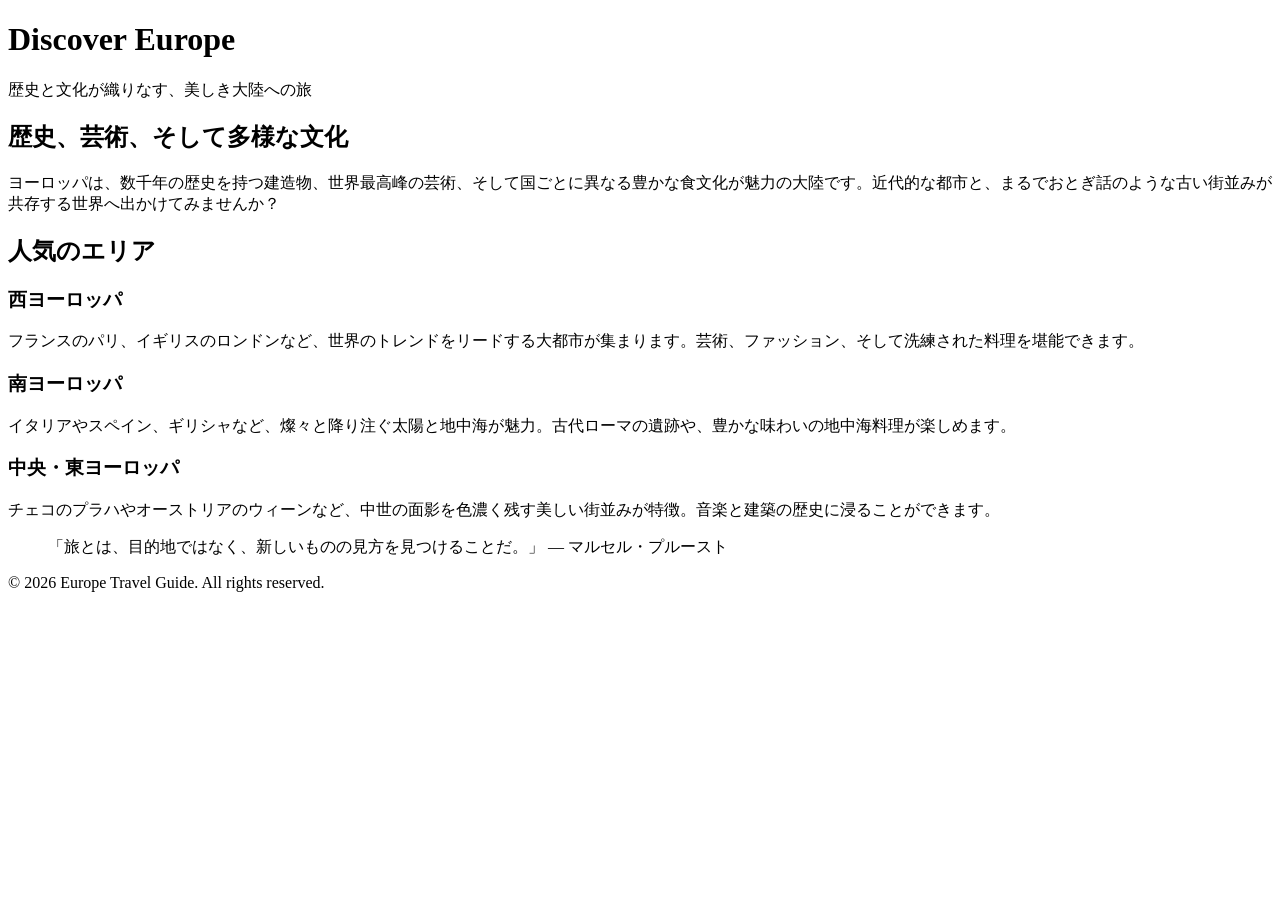
==== europe.html @ 9a4937f0 "名前の変更とhtmlの作成を行いました" ====
<!DOCTYPE html>
<html lang="ja">
<head>
    <meta charset="UTF-8">
    <meta name="viewport" content="width=device-width, initial-scale=1.0">
    <title>ヨーロッパの魅力を探る旅</title>
    <link rel="stylesheet" href="css/europe.css">
    <!-- Google Fonts からフォントを読み込み（オプション） -->
    <link rel="preconnect" href="https://fonts.googleapis.com">
    <link rel="preconnect" href="https://fonts.gstatic.com" crossorigin>
    <link href="https://fonts.googleapis.com/css2?family=Noto+Sans+JP:wght@300;400;700&family=Playfair+Display:ital,wght@0,400;0,700;1,400&display=swap" rel="stylesheet">
</head>
<body>

    <!-- ヒーローヘッダー -->
    <header class="hero">
        <div class="hero-content">
            <h1>Discover Europe</h1>
            <p>歴史と文化が織りなす、美しき大陸への旅</p>
        </div>
    </header>

    <!-- メインコンテンツ -->
    <main class="container">
        
        <!-- イントロダクション -->
        <section class="intro">
            <h2>歴史、芸術、そして多様な文化</h2>
            <p>ヨーロッパは、数千年の歴史を持つ建造物、世界最高峰の芸術、そして国ごとに異なる豊かな食文化が魅力の大陸です。近代的な都市と、まるでおとぎ話のような古い街並みが共存する世界へ出かけてみませんか？</p>
        </section>

        <!-- 人気のエリア紹介 -->
        <section class="regions">
            <h2>人気のエリア</h2>
            <div class="grid">
                
                <!-- 西ヨーロッパ -->
                <div class="card">
                    <div class="card-img west"></div>
                    <div class="card-body">
                        <h3>西ヨーロッパ</h3>
                        <p>フランスのパリ、イギリスのロンドンなど、世界のトレンドをリードする大都市が集まります。芸術、ファッション、そして洗練された料理を堪能できます。</p>
                    </div>
                </div>

                <!-- 南ヨーロッパ -->
                <div class="card">
                    <div class="card-img south"></div>
                    <div class="card-body">
                        <h3>南ヨーロッパ</h3>
                        <p>イタリアやスペイン、ギリシャなど、燦々と降り注ぐ太陽と地中海が魅力。古代ローマの遺跡や、豊かな味わいの地中海料理が楽しめます。</p>
                    </div>
                </div>

                <!-- 中央・東ヨーロッパ -->
                <div class="card">
                    <div class="card-img east"></div>
                    <div class="card-body">
                        <h3>中央・東ヨーロッパ</h3>
                        <p>チェコのプラハやオーストリアのウィーンなど、中世の面影を色濃く残す美しい街並みが特徴。音楽と建築の歴史に浸ることができます。</p>
                    </div>
                </div>

            </div>
        </section>

        <!-- 旅のハイライト（引用・ポイント） -->
        <section class="highlights">
            <blockquote>
                「旅とは、目的地ではなく、新しいものの見方を見つけることだ。」
                <span class="author">— マルセル・プルースト</span>
            </blockquote>
        </section>

    </main>

    <!-- フッター -->
    <footer>
        <p>&copy; 2026 Europe Travel Guide. All rights reserved.</p>
    </footer>

</body>
</html>
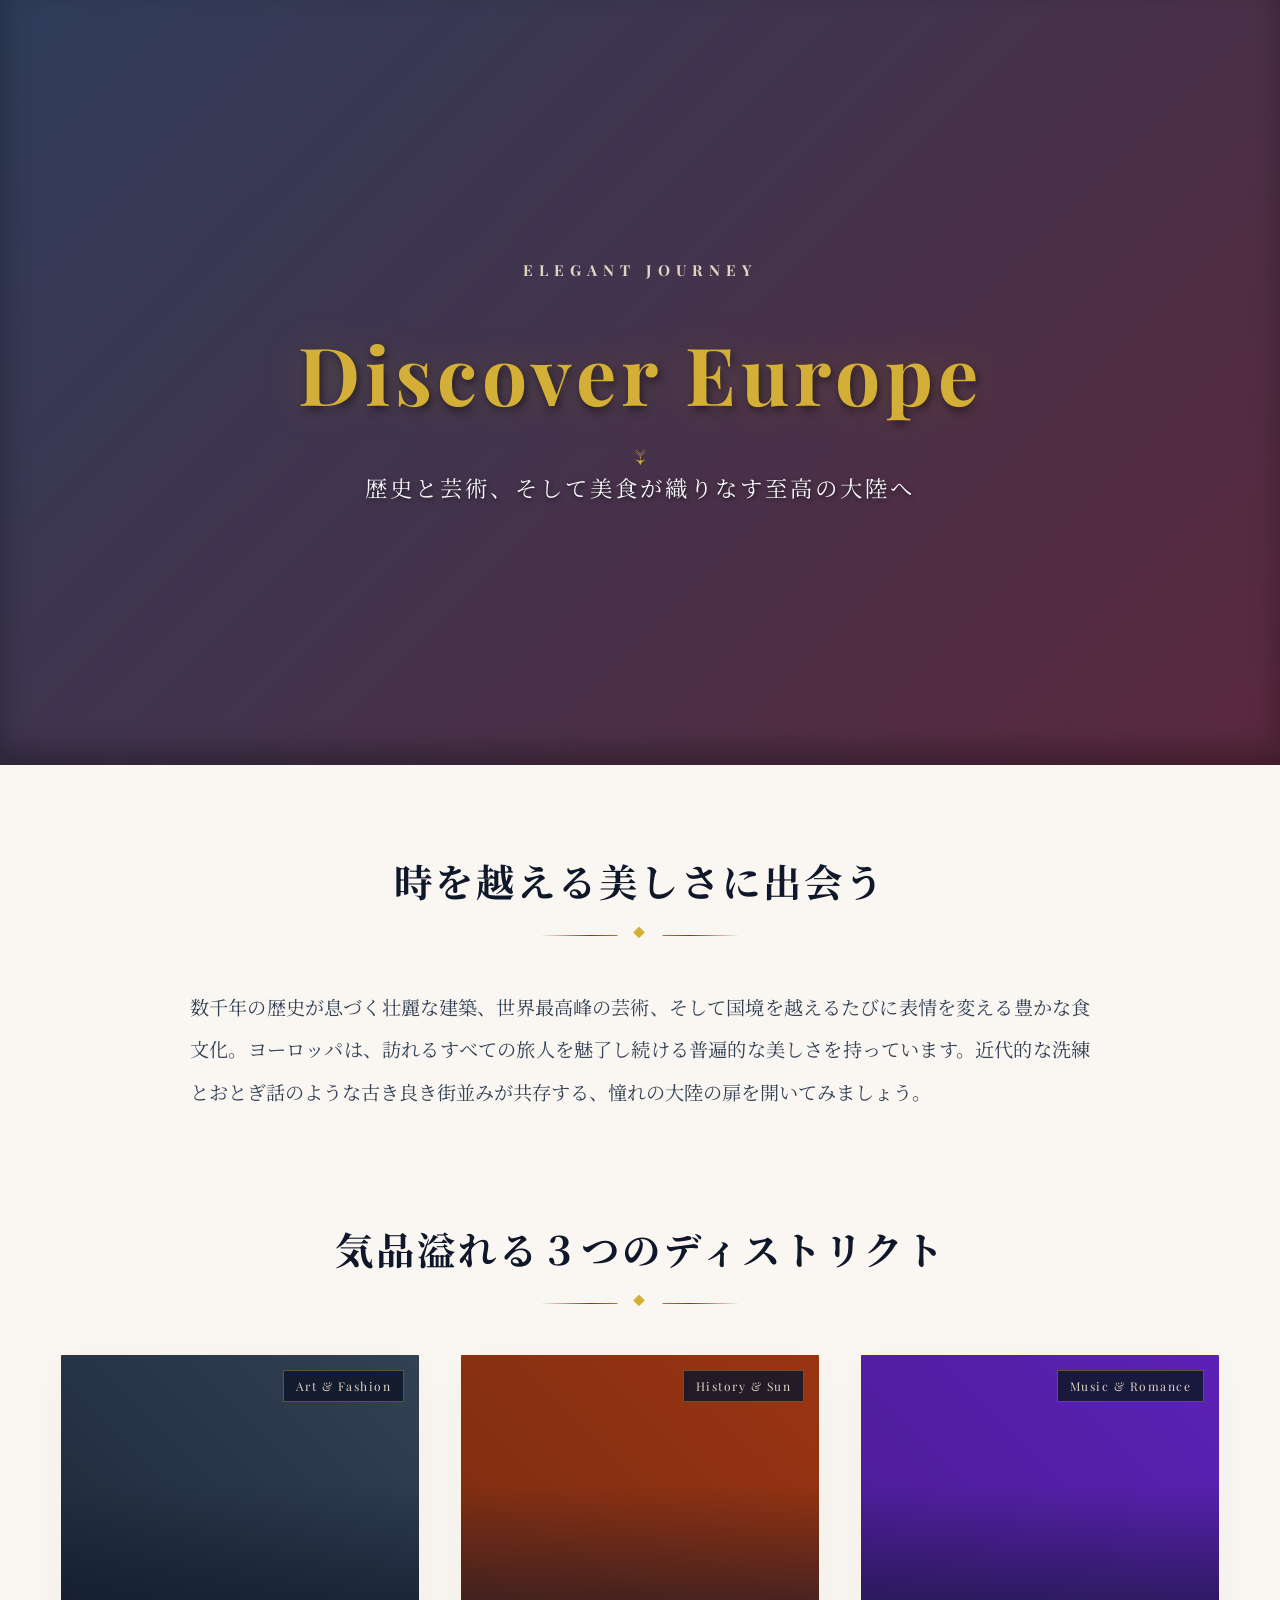
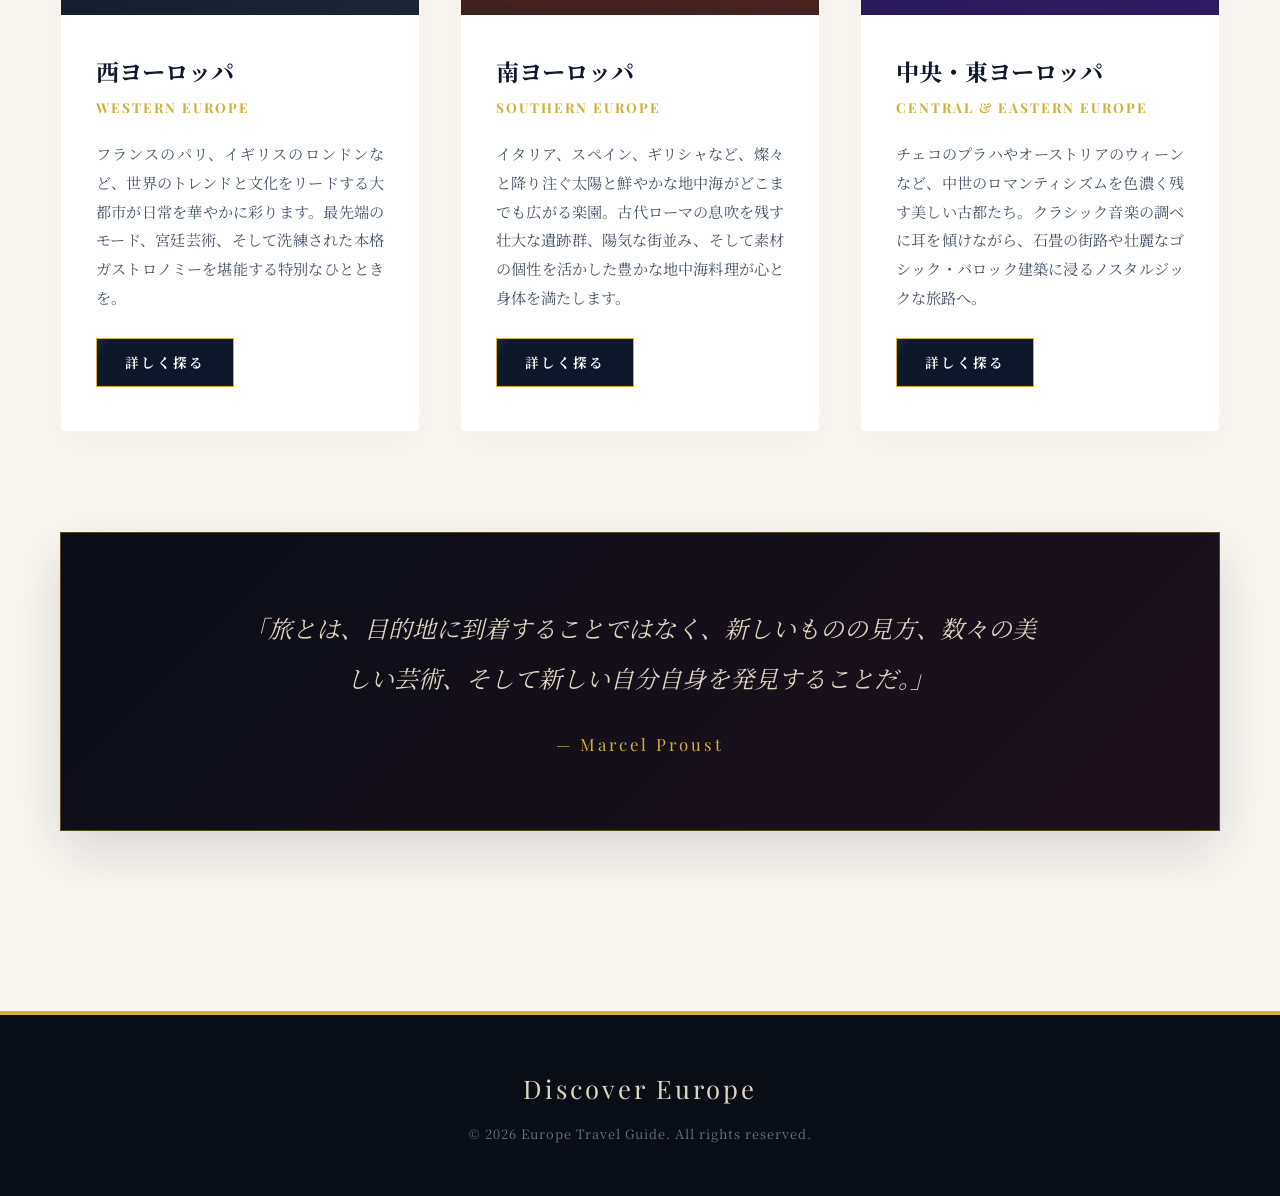
==== commit fde6ddd0: "europe.htmlとcssをアップデートしました" ====
--- a/europe.html
+++ b/europe.html
@@ -3,80 +3,89 @@
 <head>
     <meta charset="UTF-8">
     <meta name="viewport" content="width=device-width, initial-scale=1.0">
-    <title>ヨーロッパの魅力を探る旅</title>
+    <title>ヨーロッパの魅力を探る旅 | Discover Europe</title>
     <link rel="stylesheet" href="css/europe.css">
-    <!-- Google Fonts からフォントを読み込み（オプション） -->
     <link rel="preconnect" href="https://fonts.googleapis.com">
     <link rel="preconnect" href="https://fonts.gstatic.com" crossorigin>
-    <link href="https://fonts.googleapis.com/css2?family=Noto+Sans+JP:wght@300;400;700&family=Playfair+Display:ital,wght@0,400;0,700;1,400&display=swap" rel="stylesheet">
+    <link href="https://fonts.googleapis.com/css2?family=Noto+Serif+JP:wght@400;700&family=Playfair+Display:ital,wght@0,400;0,700;1,400&display=swap" rel="stylesheet">
 </head>
 <body>
 
-    <!-- ヒーローヘッダー -->
     <header class="hero">
         <div class="hero-content">
+            <span class="hero-subtitle">ELEGANT JOURNEY</span>
             <h1>Discover Europe</h1>
-            <p>歴史と文化が織りなす、美しき大陸への旅</p>
+            <p class="hero-tagline">歴史と芸術、そして美食が織りなす至高の大陸へ</p>
+            <div class="hero-scroll-indicator"></div>
         </div>
     </header>
 
-    <!-- メインコンテンツ -->
     <main class="container">
         
-        <!-- イントロダクション -->
         <section class="intro">
-            <h2>歴史、芸術、そして多様な文化</h2>
-            <p>ヨーロッパは、数千年の歴史を持つ建造物、世界最高峰の芸術、そして国ごとに異なる豊かな食文化が魅力の大陸です。近代的な都市と、まるでおとぎ話のような古い街並みが共存する世界へ出かけてみませんか？</p>
+            <h2>時を越える美しさに出会う</h2>
+            <p>数千年の歴史が息づく壮麗な建築、世界最高峰の芸術、そして国境を越えるたびに表情を変える豊かな食文化。ヨーロッパは、訪れるすべての旅人を魅了し続ける普遍的な美しさを持っています。近代的な洗練とおとぎ話のような古き良き街並みが共存する、憧れの大陸の扉を開いてみましょう。</p>
         </section>
 
-        <!-- 人気のエリア紹介 -->
         <section class="regions">
-            <h2>人気のエリア</h2>
+            <h2>気品溢れる３つのディストリクト</h2>
             <div class="grid">
                 
-                <!-- 西ヨーロッパ -->
                 <div class="card">
-                    <div class="card-img west"></div>
+                    <div class="card-img west">
+                        <span class="card-badge">Art & Fashion</span>
+                    </div>
                     <div class="card-body">
                         <h3>西ヨーロッパ</h3>
-                        <p>フランスのパリ、イギリスのロンドンなど、世界のトレンドをリードする大都市が集まります。芸術、ファッション、そして洗練された料理を堪能できます。</p>
+                        <p class="region-eng">Western Europe</p>
+                        <p class="card-text">フランスのパリ、イギリスのロンドンなど、世界のトレンドと文化をリードする大都市が日常を華やかに彩ります。最先端のモード、宮廷芸術、そして洗練された本格ガストロノミーを堪能する特別なひとときを。</p>
+                        <a href="#" class="btn-explore">詳しく探る</a>
                     </div>
                 </div>
 
-                <!-- 南ヨーロッパ -->
                 <div class="card">
-                    <div class="card-img south"></div>
+                    <div class="card-img south">
+                        <span class="card-badge">History & Sun</span>
+                    </div>
                     <div class="card-body">
                         <h3>南ヨーロッパ</h3>
-                        <p>イタリアやスペイン、ギリシャなど、燦々と降り注ぐ太陽と地中海が魅力。古代ローマの遺跡や、豊かな味わいの地中海料理が楽しめます。</p>
+                        <p class="region-eng">Southern Europe</p>
+                        <p class="card-text">イタリア、スペイン、ギリシャなど、燦々と降り注ぐ太陽と鮮やかな地中海がどこまでも広がる楽園。古代ローマの息吹を残す壮大な遺跡群、陽気な街並み、そして素材の個性を活かした豊かな地中海料理が心と身体を満たします。</p>
+                        <a href="#" class="btn-explore">詳しく探る</a>
                     </div>
                 </div>
 
-                <!-- 中央・東ヨーロッパ -->
                 <div class="card">
-                    <div class="card-img east"></div>
+                    <div class="card-img east">
+                        <span class="card-badge">Music & Romance</span>
+                    </div>
                     <div class="card-body">
                         <h3>中央・東ヨーロッパ</h3>
-                        <p>チェコのプラハやオーストリアのウィーンなど、中世の面影を色濃く残す美しい街並みが特徴。音楽と建築の歴史に浸ることができます。</p>
+                        <p class="region-eng">Central & Eastern Europe</p>
+                        <p class="card-text">チェコのプラハやオーストリアのウィーンなど、中世のロマンティシズムを色濃く残す美しい古都たち。クラシック音楽の調べに耳を傾けながら、石畳の街路や壮麗なゴシック・バロック建築に浸るノスタルジックな旅路へ。</p>
+                        <a href="#" class="btn-explore">詳しく探る</a>
                     </div>
                 </div>
 
             </div>
         </section>
 
-        <!-- 旅のハイライト（引用・ポイント） -->
         <section class="highlights">
-            <blockquote>
-                「旅とは、目的地ではなく、新しいものの見方を見つけることだ。」
-                <span class="author">— マルセル・プルースト</span>
-            </blockquote>
+            <div class="quote-wrapper">
+                <blockquote>
+                    「旅とは、目的地に到着することではなく、新しいものの見方、数々の美しい芸術、そして新しい自分自身を発見することだ。」
+                </blockquote>
+                <span class="author">— Marcel Proust</span>
+            </div>
         </section>
 
     </main>
 
-    <!-- フッター -->
     <footer>
-        <p>&copy; 2026 Europe Travel Guide. All rights reserved.</p>
+        <div class="footer-content">
+            <p class="footer-logo">Discover Europe</p>
+            <p class="footer-copy">&copy; 2026 Europe Travel Guide. All rights reserved.</p>
+        </div>
     </footer>
 
 </body>
--- a/css/europe.css
+++ b/css/europe.css
@@ -0,0 +1,438 @@
+/* ==========================================================================
+   基本設定 & リセット（洗練されたベース）
+   ========================================================================== */
+* {
+    margin: 0;
+    padding: 0;
+    box-sizing: border-box;
+}
+
+body {
+    font-family: 'Noto Serif JP', 'Playfair Display', Georgia, 'Hiragino Mincho ProN', serif;
+    line-height: 1.85;
+    color: #1e293b; /* 深みのあるチャコールグレー */
+    background-color: #faf7f2; /* アンティーク感のある極薄いクリームベージュ */
+    overflow-x: hidden;
+}
+
+.container {
+    max-width: 1200px;
+    margin: 0 auto;
+    padding: 80px 20px;
+}
+
+/* ==========================================================================
+   アニメーションキーフレームの定義
+   ========================================================================== */
+/* ふんわりと下から湧き上がるアニメーション */
+@keyframes fadeInUp {
+    from {
+        opacity: 0;
+        transform: translateY(40px);
+    }
+    to {
+        opacity: 1;
+        transform: translateY(0);
+    }
+}
+
+/* 高級感を出すための、光が通り過ぎるアニメーション効果 */
+@keyframes flash {
+    0% { left: -100%; opacity: 0; }
+    50% { opacity: 0.25; }
+    100% { left: 100%; opacity: 0; }
+}
+
+/* 下矢印のバウンスアニメーション */
+@keyframes bounce {
+    0%, 20%, 50%, 80%, 100% { transform: translateY(0) translateX(-50%); }
+    40% { transform: translateY(-10px) translateX(-50%); }
+    60% { transform: translateY(-5px) translateX(-50%); }
+}
+
+/* ==========================================================================
+   ヒーローヘッダー（華やかさと伝統の融合）
+   ========================================================================== */
+.hero {
+    height: 85vh;
+    min-height: 550px;
+    /* ヨーロッパの王宮や夜の美術館を彷彿とさせる高級ロイヤルブルー＆ボルドーの優美なグラデーション */
+    background: linear-gradient(135deg, rgba(15, 32, 67, 0.85), rgba(80, 19, 43, 0.9)),
+                linear-gradient(rgba(0,0,0,0.1), rgba(0,0,0,0.1));
+    background-size: cover;
+    background-position: center;
+    background-attachment: fixed; /* スクロール時に背景が心地よく固定される効果 */
+    display: flex;
+    justify-content: center;
+    align-items: center;
+    text-align: center;
+    color: #ffffff;
+    position: relative;
+    box-shadow: inset 0 -15px 30px rgba(0,0,0,0.3);
+}
+
+.hero-content {
+    animation: fadeInUp 1.6s cubic-bezier(0.16, 1, 0.3, 1) forwards;
+    padding: 0 20px;
+}
+
+.hero-subtitle {
+    font-family: 'Playfair Display', serif;
+    font-size: 0.95rem;
+    letter-spacing: 6px;
+    color: #dfd4bf;
+    display: block;
+    margin-bottom: 15px;
+    font-weight: 700;
+}
+
+.hero-content h1 {
+    font-family: 'Playfair Display', Georgia, serif;
+    font-size: 5rem;
+    font-weight: 700;
+    letter-spacing: 5px;
+    margin-bottom: 20px;
+    color: #d4af37; /* 伝統的なアンティークゴールド */
+    text-shadow: 2px 4px 10px rgba(0, 0, 0, 0.5), 0 0 40px rgba(212, 175, 55, 0.25);
+}
+
+.hero-tagline {
+    font-size: 1.4rem;
+    font-weight: 400;
+    letter-spacing: 3px;
+    color: #f8fafc;
+    text-shadow: 1px 2px 5px rgba(0, 0, 0, 0.6);
+}
+
+.hero-scroll-indicator {
+    position: absolute;
+    bottom: 30px;
+    left: 50%;
+    transform: translateX(-50%);
+    animation: bounce 2s infinite;
+}
+
+.hero-scroll-indicator::after {
+    content: '↓';
+    color: #d4af37;
+    font-size: 1.6rem;
+    font-family: 'Playfair Display', serif;
+}
+
+/* ==========================================================================
+   セクション共通（伝統のデコラティブ装飾）
+   ========================================================================== */
+section {
+    margin-bottom: 100px;
+}
+
+h2 {
+    font-family: 'Noto Serif JP', 'Playfair Display', serif;
+    font-size: 2.4rem;
+    text-align: center;
+    margin-bottom: 50px;
+    color: #0f172a;
+    position: relative;
+    padding-bottom: 20px;
+    letter-spacing: 3px;
+}
+
+/* ヨーロッパ伝統の「紋章・ダイヤ」をモチーフにした優美な飾り線 */
+h2::after {
+    content: '◆';
+    font-size: 0.75rem;
+    color: #d4af37;
+    position: absolute;
+    bottom: -7px;
+    left: 50%;
+    transform: translateX(-50%);
+    background-color: #faf7f2;
+    padding: 0 15px;
+    z-index: 2;
+}
+
+h2::before {
+    content: '';
+    position: absolute;
+    bottom: 0;
+    left: 50%;
+    transform: translateX(-50%);
+    width: 200px;
+    height: 1px;
+    background: linear-gradient(to right, transparent, #b91c1c, #d4af37, #b91c1c, transparent);
+    z-index: 1;
+}
+
+/* イントロダクション */
+.intro {
+    text-align: center;
+    max-width: 900px;
+    margin: 0 auto 100px auto;
+}
+
+.intro p {
+    font-size: 1.2rem;
+    color: #334155;
+    line-height: 2.2;
+    text-align: justify;
+}
+
+/* ==========================================================================
+   グリッドレイアウト（ホバーで極上に動くカード）
+   ========================================================================== */
+.grid {
+    display: grid;
+    grid-template-columns: repeat(auto-fit, minmax(340px, 1fr));
+    gap: 40px;
+}
+
+.card {
+    background: #ffffff;
+    border-radius: 2px; /* 直線的で気品のあるルネサンス・クラシック調の角 */
+    overflow: hidden;
+    box-shadow: 0 10px 40px rgba(15, 23, 42, 0.04);
+    border: 1px solid rgba(212, 175, 55, 0.15);
+    transition: all 0.5s cubic-bezier(0.16, 1, 0.3, 1);
+    position: relative;
+}
+
+.card:hover {
+    transform: translateY(-12px);
+    box-shadow: 0 25px 50px rgba(15, 32, 67, 0.12);
+    border-color: rgba(212, 175, 55, 0.5);
+}
+
+/* カード画像エリア（ズーム＆マスク） */
+.card-img {
+    height: 260px;
+    background-size: cover;
+    background-position: center;
+    position: relative;
+    overflow: hidden;
+}
+
+/* マウスホバーで中の「画像のみ」が滑らかにスケールアップする動き */
+.card-img::before {
+    content: '';
+    position: absolute;
+    top: 0; left: 0; width: 100%; height: 100%;
+    background-size: cover;
+    background-position: center;
+    transition: transform 0.8s cubic-bezier(0.16, 1, 0.3, 1);
+    z-index: 1;
+}
+
+.card:hover .card-img::before {
+    transform: scale(1.08);
+}
+
+/* 陰影用のグラデーションマスク */
+.card-img::after {
+    content: '';
+    position: absolute;
+    top: 0; left: 0; width: 100%; height: 100%;
+    background: linear-gradient(to bottom, transparent 50%, rgba(15, 23, 42, 0.6));
+    z-index: 2;
+}
+
+/* 各エリアの仮グラデーション（画像設定時は background-image を適用してください） */
+.card-img.west::before { background-image: linear-gradient(45deg, #1e293b, #334155); }
+.card-img.south::before { background-image: linear-gradient(45deg, #7c2d12, #9a3412); }
+.card-img.east::before { background-image: linear-gradient(45deg, #4c1d95, #5b21b6); }
+
+/* バッジ装飾 */
+.card-badge {
+    position: absolute;
+    top: 15px;
+    right: 15px;
+    background-color: rgba(15, 23, 42, 0.85);
+    color: #dfd4bf;
+    font-family: 'Playfair Display', serif;
+    font-size: 0.75rem;
+    padding: 4px 12px;
+    letter-spacing: 1.5px;
+    border: 1px solid rgba(212, 175, 55, 0.4);
+    z-index: 3;
+}
+
+.card-body {
+    padding: 35px;
+    background: #ffffff;
+    position: relative;
+    z-index: 2;
+}
+
+.card-body h3 {
+    font-size: 1.45rem;
+    color: #0f172a;
+    font-weight: 700;
+    margin-bottom: 2px;
+}
+
+.region-eng {
+    font-family: 'Playfair Display', serif;
+    font-size: 0.85rem;
+    color: #d4af37;
+    text-transform: uppercase;
+    letter-spacing: 2px;
+    margin-bottom: 20px;
+    font-weight: 700;
+}
+
+.card-text {
+    font-size: 0.95rem;
+    color: #475569;
+    text-align: justify;
+    line-height: 1.9;
+    margin-bottom: 25px;
+}
+
+/* ==========================================================================
+   ボタンデザイン（優雅に光が走る華やかなボタン）
+   ========================================================================== */
+.btn-explore {
+    display: inline-block;
+    padding: 11px 28px;
+    background-color: #0f172a; /* 深いダークネイビー */
+    color: #ffffff;
+    text-decoration: none;
+    font-size: 0.85rem;
+    font-weight: 700;
+    letter-spacing: 2px;
+    border: 1px solid #d4af37;
+    position: relative;
+    overflow: hidden;
+    transition: all 0.4s ease;
+    z-index: 1;
+}
+
+.btn-explore:hover {
+    background-color: #881337; /* 美しい王宮ボルドーへ変貌 */
+    box-shadow: 0 6px 20px rgba(136, 19, 55, 0.35);
+    color: #ffffff;
+}
+
+/* マウスホバー時にキラッと一閃が走るラグジュアリー演出 */
+.btn-explore::before {
+    content: '';
+    position: absolute;
+    top: 0;
+    left: -100%;
+    width: 100%;
+    height: 100%;
+    background: linear-gradient(to right, transparent, rgba(255, 255, 255, 0.35), transparent);
+    transform: skewX(-30deg);
+    transition: none;
+}
+
+.btn-explore:hover::before {
+    left: 100%;
+    transition: all 0.7s cubic-bezier(0.16, 1, 0.3, 1);
+}
+
+/* ==========================================================================
+   ハイライト（ロイヤルパレスを彷彿とさせるラグジュアリーな引用文）
+   ========================================================================== */
+.highlights {
+    background: linear-gradient(135deg, #090d16, #1e111d);
+    padding: 70px 40px;
+    position: relative;
+    overflow: hidden;
+    border: 1px solid rgba(212, 175, 55, 0.35);
+    box-shadow: 0 20px 50px rgba(15, 23, 42, 0.15);
+}
+
+/* 背景を通り過ぎるエレガントな光の帯 */
+.highlights::before {
+    content: '';
+    position: absolute;
+    top: 0;
+    left: -100%;
+    width: 60%;
+    height: 100%;
+    background: linear-gradient(to right, transparent, rgba(212, 175, 55, 0.12), transparent);
+    transform: skewX(-20deg);
+    animation: flash 7s infinite ease-in-out;
+}
+
+.quote-wrapper {
+    max-width: 800px;
+    margin: 0 auto;
+    text-align: center;
+}
+
+blockquote {
+    font-family: 'Noto Serif JP', 'Playfair Display', serif;
+    font-size: 1.5rem;
+    font-style: italic;
+    color: #dfd4bf; /* アンティークゴールドベージュ */
+    line-height: 2.1;
+    margin-bottom: 25px;
+    position: relative;
+}
+
+.author {
+    display: block;
+    font-family: 'Playfair Display', serif;
+    font-size: 1.05rem;
+    color: #d4af37;
+    letter-spacing: 3px;
+    font-style: normal;
+}
+
+/* ==========================================================================
+   フッター
+   ========================================================================== */
+footer {
+    background-color: #090d16;
+    color: #64748b;
+    text-align: center;
+    padding: 50px 20px;
+    border-top: 4px solid #d4af37;
+}
+
+.footer-logo {
+    font-family: 'Playfair Display', serif;
+    font-size: 1.6rem;
+    color: #dfd4bf;
+    letter-spacing: 3px;
+    margin-bottom: 10px;
+}
+
+.footer-copy {
+    font-size: 0.8rem;
+    letter-spacing: 1px;
+}
+
+/* ==========================================================================
+   レスポンシブ対応
+   ========================================================================== */
+@media (max-width: 768px) {
+    .container {
+        padding: 50px 20px;
+    }
+    .hero {
+        height: 70vh;
+    }
+    .hero-content h1 {
+        font-size: 3.2rem;
+    }
+    .hero-tagline {
+        font-size: 1.15rem;
+    }
+    h2 {
+        font-size: 1.85rem;
+    }
+    .grid {
+        gap: 30px;
+    }
+    .card-img {
+        height: 220px;
+    }
+    .highlights {
+        padding: 50px 20px;
+    }
+    blockquote {
+        font-size: 1.2rem;
+    }
+}
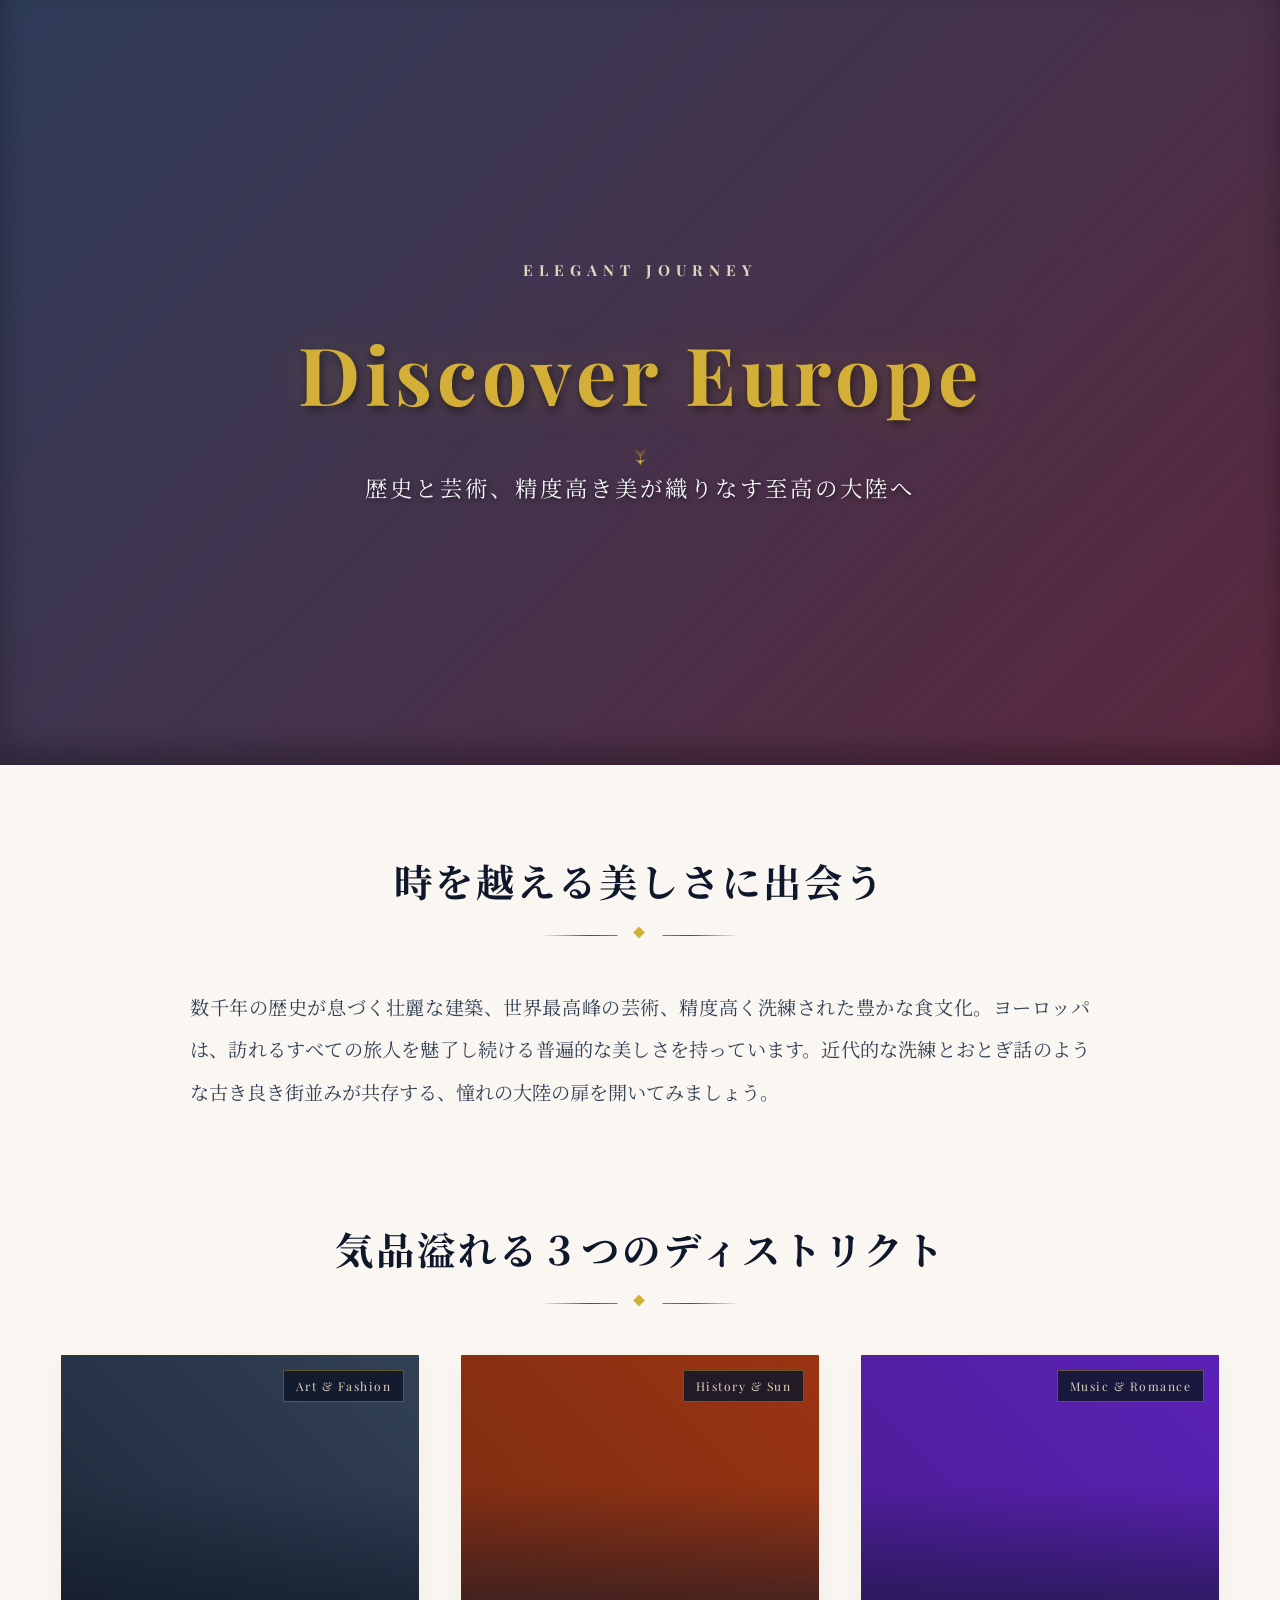
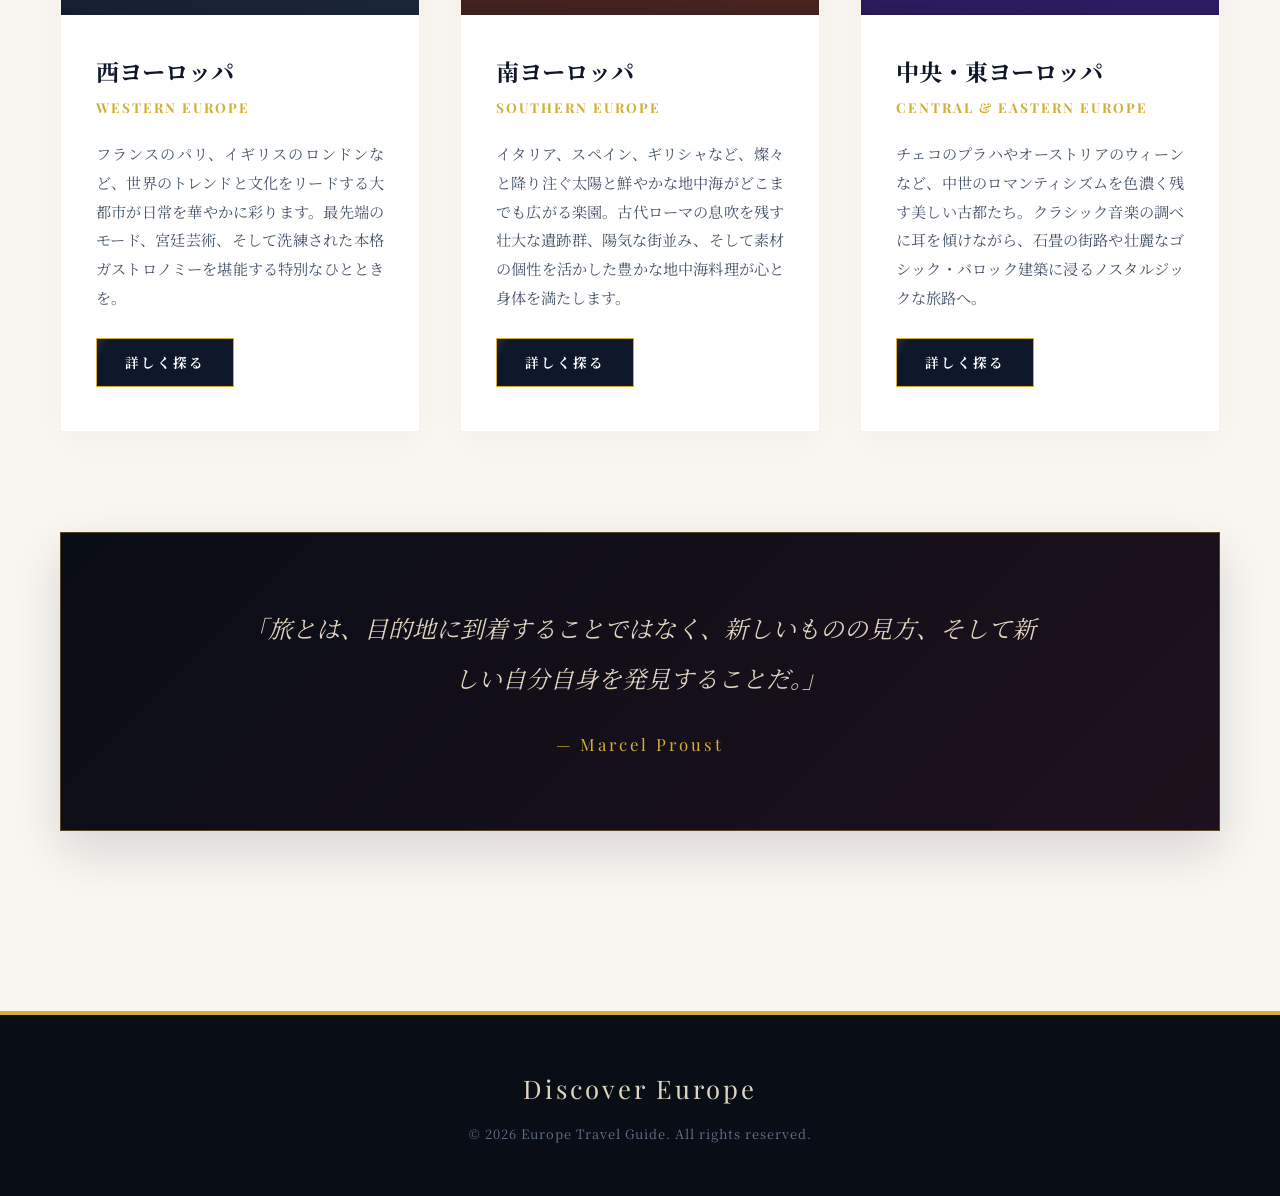
==== commit e4e20112: "カーソルを作成しました" ====
--- a/europe.html
+++ b/europe.html
@@ -15,7 +15,7 @@
         <div class="hero-content">
             <span class="hero-subtitle">ELEGANT JOURNEY</span>
             <h1>Discover Europe</h1>
-            <p class="hero-tagline">歴史と芸術、そして美食が織りなす至高の大陸へ</p>
+            <p class="hero-tagline">歴史と芸術、精度高き美が織りなす至高の大陸へ</p>
             <div class="hero-scroll-indicator"></div>
         </div>
     </header>
@@ -24,7 +24,7 @@
         
         <section class="intro">
             <h2>時を越える美しさに出会う</h2>
-            <p>数千年の歴史が息づく壮麗な建築、世界最高峰の芸術、そして国境を越えるたびに表情を変える豊かな食文化。ヨーロッパは、訪れるすべての旅人を魅了し続ける普遍的な美しさを持っています。近代的な洗練とおとぎ話のような古き良き街並みが共存する、憧れの大陸の扉を開いてみましょう。</p>
+            <p>数千年の歴史が息づく壮麗な建築、世界最高峰の芸術、精度高く洗練された豊かな食文化。ヨーロッパは、訪れるすべての旅人を魅了し続ける普遍的な美しさを持っています。近代的な洗練とおとぎ話のような古き良き街並みが共存する、憧れの大陸の扉を開いてみましょう。</p>
         </section>
 
         <section class="regions">
@@ -73,7 +73,7 @@
         <section class="highlights">
             <div class="quote-wrapper">
                 <blockquote>
-                    「旅とは、目的地に到着することではなく、新しいものの見方、数々の美しい芸術、そして新しい自分自身を発見することだ。」
+                    「旅とは、目的地に到着することではなく、新しいものの見方、そして新しい自分自身を発見することだ。」
                 </blockquote>
                 <span class="author">— Marcel Proust</span>
             </div>
@@ -88,5 +88,50 @@
         </div>
     </footer>
 
+    <script>
+        document.addEventListener('click', (e) => {
+            // クリックされた絶対座標(X, Y)を取得
+            const x = e.clientX;
+            const y = e.clientY;
+            
+            // 1回のクリックで飛び散る火花の数
+            const particleCount = 12;
+            
+            for (let i = 0; i < particleCount; i++) {
+                createSpark(x, y);
+            }
+        });
+
+        function createSpark(x, y) {
+            const spark = document.createElement('div');
+            spark.className = 'gold-spark';
+            document.body.appendChild(spark);
+            
+            // 火花の発生初期位置を設定
+            spark.style.left = `${x}px`;
+            spark.style.top = `${y}px`;
+            
+            // 360度ランダムな飛散方向と、飛び出す距離(速度)を計算
+            const angle = Math.random() * Math.PI * 2;
+            const velocity = Math.random() * 80 + 40; 
+            const destinationX = Math.cos(angle) * velocity;
+            const destinationY = Math.sin(angle) * velocity;
+            
+            // 火花のランダムなサイズ (3px 〜 7px)
+            const size = Math.random() * 4 + 3;
+            spark.style.width = `${size}px`;
+            spark.style.height = `${size}px`;
+            
+            // 計算した移動先の距離をCSSのカスタムプロパティ（変数）へ引き渡す
+            spark.style.setProperty('--x', `${destinationX}px`);
+            spark.style.setProperty('--y', `${destinationY}px`);
+            
+            // CSSアニメーション終了（0.6秒後）にDOMから要素を自動削除
+            spark.addEventListener('animationend', () => {
+                spark.remove();
+            });
+        }
+    </script>
+
 </body>
 </html>
--- a/css/europe.css
+++ b/css/europe.css
@@ -10,9 +10,15 @@
 body {
     font-family: 'Noto Serif JP', 'Playfair Display', Georgia, 'Hiragino Mincho ProN', serif;
     line-height: 1.85;
-    color: #1e293b; /* 深みのあるチャコールグレー */
-    background-color: #faf7f2; /* アンティーク感のある極薄いクリームベージュ */
+    color: #1e293b;
+    background-color: #faf7f2;
     overflow-x: hidden;
+    
+    /* ------------------------------------------------------------
+       ⚔️ 通常時のマウスカーソル設定
+       レイピア画像の左上（切っ先）をクリックの基準点(0 0)にします。
+       ------------------------------------------------------------ */
+    cursor: url('../images/rapier-normal.png') 0 0, auto;
 }
 
 .container {
@@ -22,9 +28,44 @@
 }
 
 /* ==========================================================================
+   ⚔️ リンク・ボタンホバー時のマウスカーソル設定
+   カードや各種ボタンに載った際、少し角度が変化した別画像に切り替えます。
+   ========================================================================== */
+a, button, .btn-explore, .card, .hero-scroll-indicator {
+    cursor: url('../images/rapier-hover.png') 0 0, pointer;
+}
+
+/* ==========================================================================
+   ✨ クリック時に弾けるゴールド火花（スパーク粒子）のビジュアル設定
+   ========================================================================== */
+.gold-spark {
+    position: fixed;
+    pointer-events: none; /* カーソル選択やクリックの邪魔を完全に排除 */
+    background: radial-gradient(circle, #ffffff 10%, #f39c12 50%, #d4af37 100%);
+    border-radius: 50%;
+    z-index: 9999;
+    box-shadow: 0 0 10px #f1c40f, 0 0 20px #d4af37;
+    animation: explode 0.6s cubic-bezier(0.1, 0.8, 0.3, 1) forwards;
+}
+
+@keyframes explode {
+    0% {
+        transform: translate(-50%, -50%) scale(1);
+        opacity: 1;
+    }
+    80% {
+        opacity: 0.8;
+    }
+    100% {
+        /* JavaScript側でランダム計算された座標(--x, --y)へ飛びながら消滅 */
+        transform: translate(calc(-50% + var(--x)), calc(-50% + var(--y))) scale(0);
+        opacity: 0;
+    }
+}
+
+/* ==========================================================================
    アニメーションキーフレームの定義
    ========================================================================== */
-/* ふんわりと下から湧き上がるアニメーション */
 @keyframes fadeInUp {
     from {
         opacity: 0;
@@ -36,14 +77,12 @@
     }
 }
 
-/* 高級感を出すための、光が通り過ぎるアニメーション効果 */
 @keyframes flash {
     0% { left: -100%; opacity: 0; }
     50% { opacity: 0.25; }
     100% { left: 100%; opacity: 0; }
 }
 
-/* 下矢印のバウンスアニメーション */
 @keyframes bounce {
     0%, 20%, 50%, 80%, 100% { transform: translateY(0) translateX(-50%); }
     40% { transform: translateY(-10px) translateX(-50%); }
@@ -51,17 +90,16 @@
 }
 
 /* ==========================================================================
-   ヒーローヘッダー（華やかさと伝統の融合）
+   ヒーローヘッダー
    ========================================================================== */
 .hero {
     height: 85vh;
     min-height: 550px;
-    /* ヨーロッパの王宮や夜の美術館を彷彿とさせる高級ロイヤルブルー＆ボルドーの優美なグラデーション */
     background: linear-gradient(135deg, rgba(15, 32, 67, 0.85), rgba(80, 19, 43, 0.9)),
                 linear-gradient(rgba(0,0,0,0.1), rgba(0,0,0,0.1));
     background-size: cover;
     background-position: center;
-    background-attachment: fixed; /* スクロール時に背景が心地よく固定される効果 */
+    background-attachment: fixed;
     display: flex;
     justify-content: center;
     align-items: center;
@@ -92,7 +130,7 @@
     font-weight: 700;
     letter-spacing: 5px;
     margin-bottom: 20px;
-    color: #d4af37; /* 伝統的なアンティークゴールド */
+    color: #d4af37;
     text-shadow: 2px 4px 10px rgba(0, 0, 0, 0.5), 0 0 40px rgba(212, 175, 55, 0.25);
 }
 
@@ -120,7 +158,7 @@
 }
 
 /* ==========================================================================
-   セクション共通（伝統のデコラティブ装飾）
+   セクション共通
    ========================================================================== */
 section {
     margin-bottom: 100px;
@@ -137,7 +175,6 @@
     letter-spacing: 3px;
 }
 
-/* ヨーロッパ伝統の「紋章・ダイヤ」をモチーフにした優美な飾り線 */
 h2::after {
     content: '◆';
     font-size: 0.75rem;
@@ -163,7 +200,6 @@
     z-index: 1;
 }
 
-/* イントロダクション */
 .intro {
     text-align: center;
     max-width: 900px;
@@ -178,7 +214,7 @@
 }
 
 /* ==========================================================================
-   グリッドレイアウト（ホバーで極上に動くカード）
+   グリッドレイアウト（カード）
    ========================================================================== */
 .grid {
     display: grid;
@@ -188,7 +224,7 @@
 
 .card {
     background: #ffffff;
-    border-radius: 2px; /* 直線的で気品のあるルネサンス・クラシック調の角 */
+    border-radius: 2px;
     overflow: hidden;
     box-shadow: 0 10px 40px rgba(15, 23, 42, 0.04);
     border: 1px solid rgba(212, 175, 55, 0.15);
@@ -202,7 +238,6 @@
     border-color: rgba(212, 175, 55, 0.5);
 }
 
-/* カード画像エリア（ズーム＆マスク） */
 .card-img {
     height: 260px;
     background-size: cover;
@@ -211,7 +246,6 @@
     overflow: hidden;
 }
 
-/* マウスホバーで中の「画像のみ」が滑らかにスケールアップする動き */
 .card-img::before {
     content: '';
     position: absolute;
@@ -226,7 +260,6 @@
     transform: scale(1.08);
 }
 
-/* 陰影用のグラデーションマスク */
 .card-img::after {
     content: '';
     position: absolute;
@@ -235,12 +268,10 @@
     z-index: 2;
 }
 
-/* 各エリアの仮グラデーション（画像設定時は background-image を適用してください） */
 .card-img.west::before { background-image: linear-gradient(45deg, #1e293b, #334155); }
 .card-img.south::before { background-image: linear-gradient(45deg, #7c2d12, #9a3412); }
 .card-img.east::before { background-image: linear-gradient(45deg, #4c1d95, #5b21b6); }
 
-/* バッジ装飾 */
 .card-badge {
     position: absolute;
     top: 15px;
@@ -288,12 +319,12 @@
 }
 
 /* ==========================================================================
-   ボタンデザイン（優雅に光が走る華やかなボタン）
+   ボタンデザイン
    ========================================================================== */
 .btn-explore {
     display: inline-block;
     padding: 11px 28px;
-    background-color: #0f172a; /* 深いダークネイビー */
+    background-color: #0f172a;
     color: #ffffff;
     text-decoration: none;
     font-size: 0.85rem;
@@ -307,12 +338,11 @@
 }
 
 .btn-explore:hover {
-    background-color: #881337; /* 美しい王宮ボルドーへ変貌 */
+    background-color: #881337;
     box-shadow: 0 6px 20px rgba(136, 19, 55, 0.35);
     color: #ffffff;
 }
 
-/* マウスホバー時にキラッと一閃が走るラグジュアリー演出 */
 .btn-explore::before {
     content: '';
     position: absolute;
@@ -331,7 +361,7 @@
 }
 
 /* ==========================================================================
-   ハイライト（ロイヤルパレスを彷彿とさせるラグジュアリーな引用文）
+   ハイライト
    ========================================================================== */
 .highlights {
     background: linear-gradient(135deg, #090d16, #1e111d);
@@ -342,7 +372,6 @@
     box-shadow: 0 20px 50px rgba(15, 23, 42, 0.15);
 }
 
-/* 背景を通り過ぎるエレガントな光の帯 */
 .highlights::before {
     content: '';
     position: absolute;
@@ -365,7 +394,7 @@
     font-family: 'Noto Serif JP', 'Playfair Display', serif;
     font-size: 1.5rem;
     font-style: italic;
-    color: #dfd4bf; /* アンティークゴールドベージュ */
+    color: #dfd4bf;
     line-height: 2.1;
     margin-bottom: 25px;
     position: relative;
